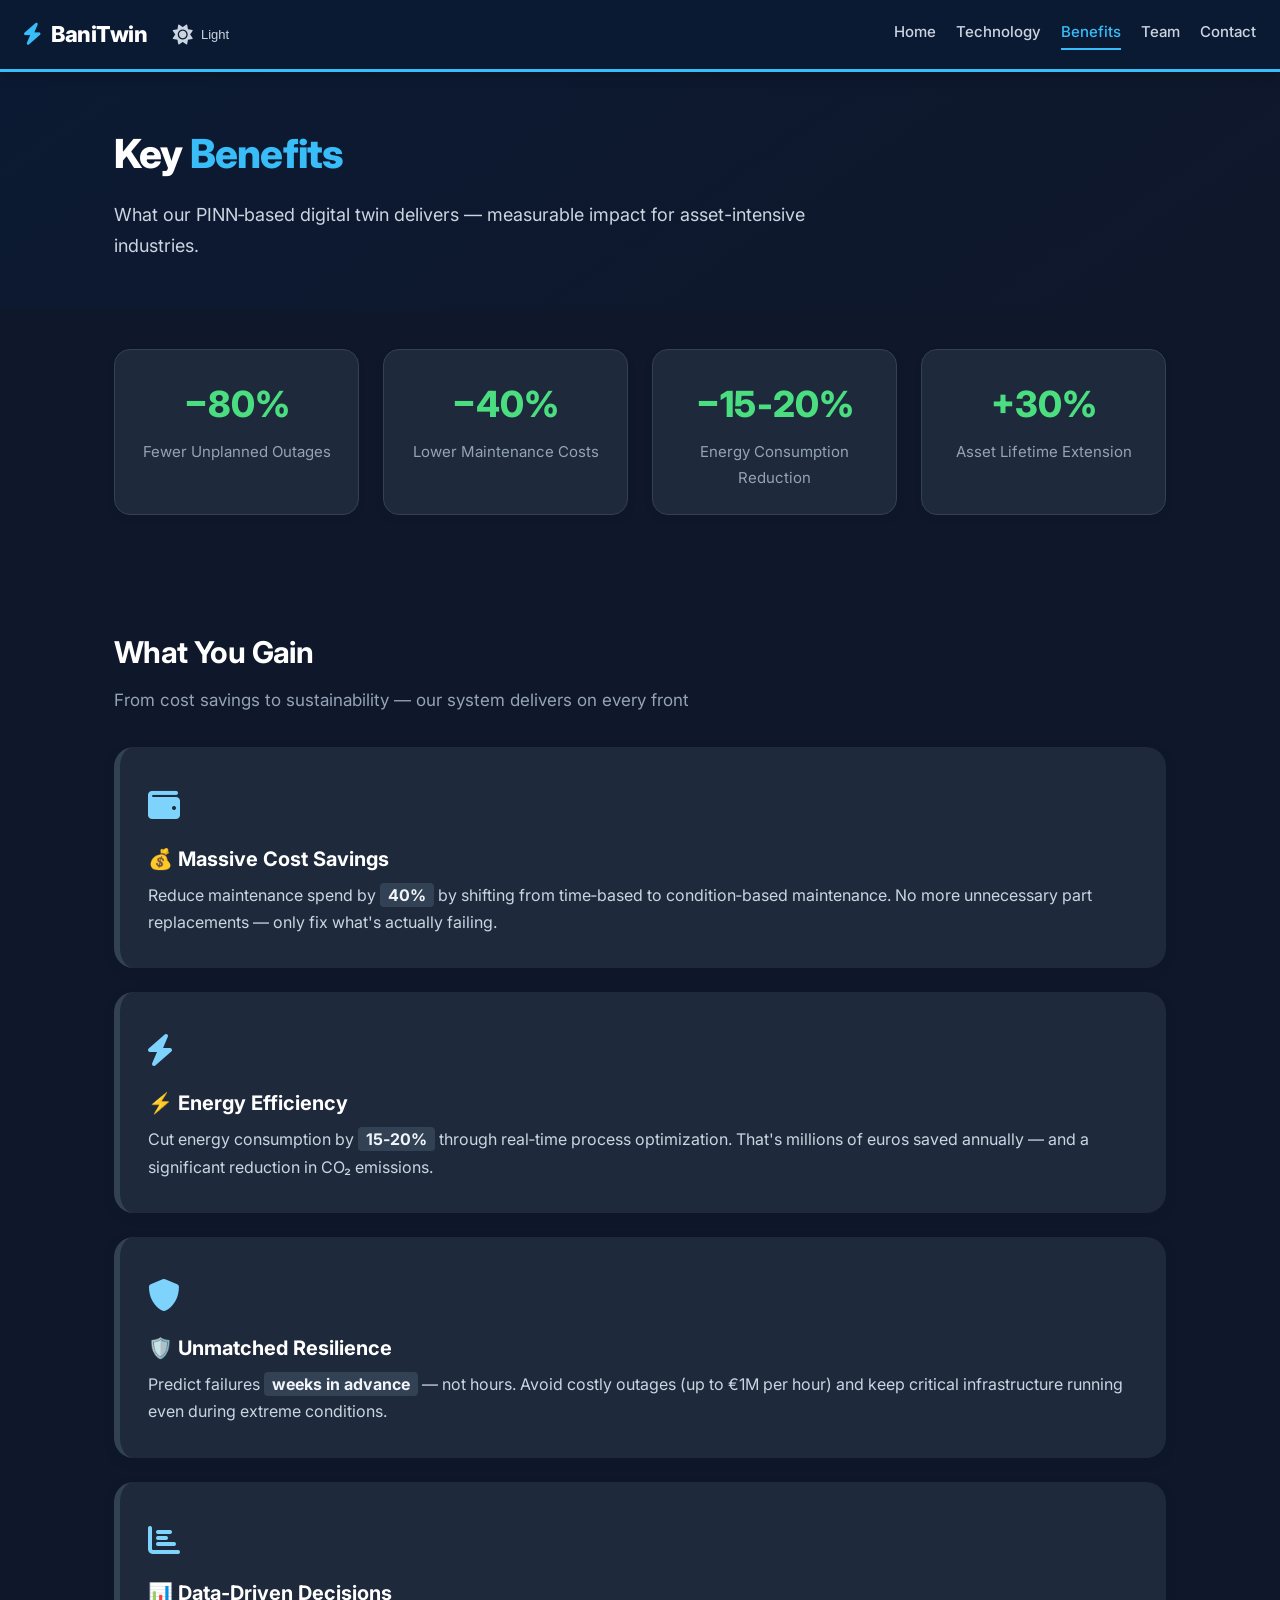
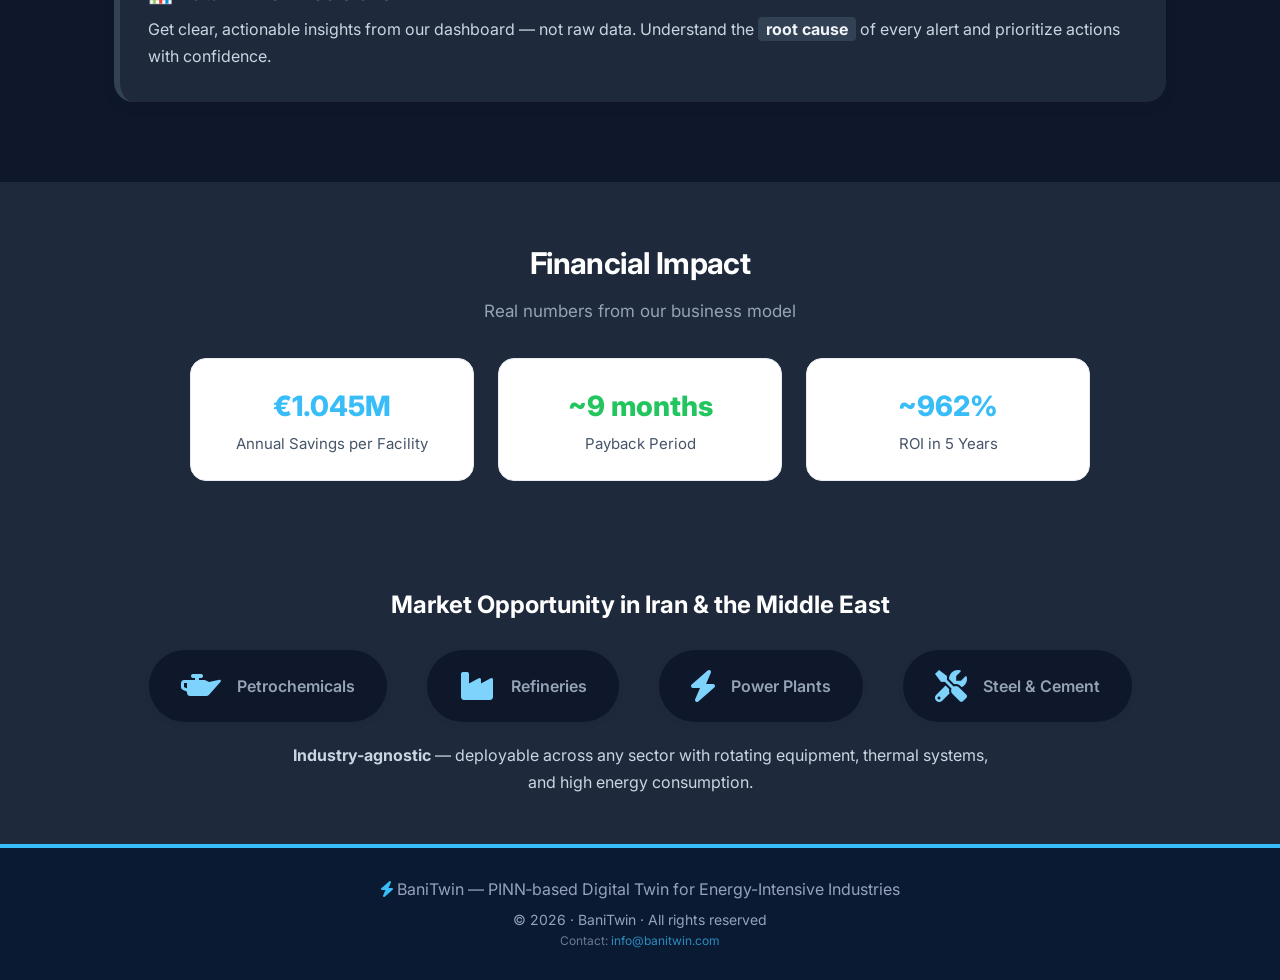
==== benefits.html @ aa2a9c4b "Update benefits.html" ====
<!DOCTYPE html>
<html lang="en">
<head>
    <meta charset="UTF-8" />
    <meta name="viewport" content="width=device-width, initial-scale=1.0" />
    <title>Benefits – BaniTwin PINN Digital Twin</title>
    <link rel="preconnect" href="https://fonts.googleapis.com">
    <link rel="preconnect" href="https://fonts.gstatic.com" crossorigin>
    <link href="https://fonts.googleapis.com/css2?family=Inter:opsz,wght@14..32,400;14..32,500;14..32,600;14..32,700;14..32,800&display=swap" rel="stylesheet">
    <link rel="stylesheet" href="https://cdnjs.cloudflare.com/ajax/libs/font-awesome/6.0.0-beta3/css/all.min.css">
    <link rel="stylesheet" href="dark-mode.css" />
    <style>
        * { margin: 0; padding: 0; box-sizing: border-box; }
        body { font-family: 'Inter', sans-serif; background: #f8fafc; color: #0f172a; line-height: 1.7; transition: background 0.3s, color 0.3s; }
        .container { max-width: 1100px; margin: 0 auto; padding: 0 24px; }

        .navbar {
            background: #0b1a33;
            padding: 16px 24px;
            display: flex;
            justify-content: space-between;
            align-items: center;
            flex-wrap: wrap;
            gap: 16px;
            border-bottom: 3px solid #38bdf8;
            position: fixed;
            top: 0;
            left: 0;
            width: 100%;
            z-index: 1000;
            box-shadow: 0 4px 12px rgba(0,0,0,0.2);
            transition: background 0.3s, border-color 0.3s;
        }
        .nav-left {
            display: flex;
            align-items: center;
            gap: 16px;
        }
        .navbar .logo { color: #fff; font-size: 22px; font-weight: 800; letter-spacing: -0.5px; }
        .navbar .logo i { color: #38bdf8; margin-right: 6px; }
        .nav-links { display: flex; gap: 20px; flex-wrap: wrap; }
        .nav-links a { color: #cbd5e1; text-decoration: none; font-size: 15px; font-weight: 500; transition: 0.2s; }
        .nav-links a:hover { color: #38bdf8; }
        .nav-links a.active { color: #38bdf8; border-bottom: 2px solid #38bdf8; padding-bottom: 4px; }

        .theme-toggle {
            background: none;
            border: none;
            color: #cbd5e1;
            font-size: 20px;
            cursor: pointer;
            padding: 4px 10px;
            border-radius: 30px;
            transition: 0.3s;
            display: inline-flex;
            align-items: center;
            gap: 8px;
        }
        .theme-toggle:hover {
            color: #38bdf8;
            background: rgba(255,255,255,0.05);
        }
        .theme-toggle i { font-size: 20px; }
        .theme-toggle .label { font-size: 13px; font-weight: 500; display: none; }
        @media (min-width: 768px) { .theme-toggle .label { display: inline; } }

        .hero {
            background: linear-gradient(145deg, #0b1a33 0%, #1a3a5c 100%);
            color: #fff;
            padding: 120px 0 48px;
            transition: background 0.3s;
        }
        .hero h1 { font-size: 40px; font-weight: 800; letter-spacing: -0.02em; }
        .hero h1 span { color: #38bdf8; }
        .hero p { font-size: 18px; color: #dbeafe; max-width: 700px; margin-top: 12px; }

        section { padding: 56px 0; }
        .section-title { font-size: 30px; font-weight: 700; letter-spacing: -0.02em; margin-bottom: 8px; }
        .section-sub { color: #475569; font-size: 17px; margin-bottom: 32px; }

        .benefit-card {
            background: #fff;
            padding: 32px 28px;
            border-radius: 20px;
            box-shadow: 0 4px 16px rgba(0,0,0,0.05);
            border-left: 6px solid #38bdf8;
            margin-bottom: 24px;
            transition: 0.25s, background 0.3s, border-color 0.3s;
        }
        .benefit-card:hover { transform: translateX(6px); box-shadow: 0 8px 24px rgba(0,0,0,0.08); }
        .benefit-card .icon { font-size: 32px; color: #1a3a5c; margin-bottom: 8px; }
        .benefit-card h4 { font-size: 20px; font-weight: 700; margin-bottom: 6px; }
        .benefit-card p { color: #475569; font-size: 16px; }
        .benefit-card .highlight { font-weight: 700; color: #0b1a33; background: #f1f5f9; padding: 2px 8px; border-radius: 4px; }

        .stats-grid {
            display: grid;
            grid-template-columns: repeat(auto-fit, minmax(200px, 1fr));
            gap: 24px;
            margin-top: 16px;
        }
        .stat-box {
            background: #fff;
            padding: 24px;
            border-radius: 16px;
            text-align: center;
            border: 1px solid #e9edf2;
            box-shadow: 0 4px 12px rgba(0,0,0,0.04);
            transition: background 0.3s, border-color 0.3s;
        }
        .stat-box .number { font-size: 36px; font-weight: 800; color: #0b1a33; }
        .stat-box .number.green { color: #22c55e; }
        .stat-box .label { font-size: 15px; color: #475569; margin-top: 4px; }

        /* ===== Financial Impact Boxes ===== */
        .financial-box {
            background: #fff;
            padding: 24px;
            border-radius: 16px;
            text-align: center;
            border: 1px solid #e9edf2;
            transition: background 0.3s, border-color 0.3s;
        }
        .financial-box .number-blue {
            font-size: 28px;
            font-weight: 800;
            color: #38bdf8;
        }
        .financial-box .number-green {
            font-size: 28px;
            font-weight: 800;
            color: #22c55e;
        }
        .financial-box .label {
            font-size: 15px;
            color: #475569;
        }

        .market-section {
            padding: 48px 0;
            background: #f1f5f9;
            text-align: center;
            transition: background 0.3s;
        }
        .market-items {
            display: flex;
            justify-content: center;
            gap: 40px;
            flex-wrap: wrap;
            margin-top: 24px;
        }
        .market-item {
            background: #fff;
            padding: 20px 32px;
            border-radius: 60px;
            display: flex;
            align-items: center;
            gap: 16px;
            font-weight: 600;
            box-shadow: 0 2px 8px rgba(0,0,0,0.04);
            transition: background 0.3s, color 0.3s;
        }
        .market-item i { font-size: 32px; color: #1a3a5c; }

        /* ===== Market Description Paragraph ===== */
        .market-description {
            margin-top: 20px;
            color: #334155;
            max-width: 700px;
            margin-left: auto;
            margin-right: auto;
            transition: color 0.3s;
        }
        body.dark-mode .market-description {
            color: #cbd5e1 !important;
        }

        .footer {
            background: #0b1a33;
            color: #cbd5e1;
            padding: 28px 0;
            text-align: center;
            border-top: 4px solid #38bdf8;
            transition: background 0.3s, color 0.3s, border-color 0.3s;
        }
        .footer a { color: #38bdf8; text-decoration: none; }

        @media (max-width: 768px) {
            .navbar { flex-direction: column; align-items: flex-start; }
            .hero h1 { font-size: 28px; }
            .section-title { font-size: 24px; }
            .stats-grid { grid-template-columns: repeat(2, 1fr); }
            .market-items { flex-direction: column; align-items: center; }
            .market-item { width: 100%; justify-content: center; }
        }
        @media (max-width: 480px) { .stats-grid { grid-template-columns: 1fr; } }
    </style>
</head>
<body class="dark-mode">

<nav class="navbar">
    <div class="nav-left">
        <div class="logo"><i class="fas fa-bolt"></i> BaniTwin</div>
        <button id="themeToggle" class="theme-toggle" aria-label="Toggle dark mode">
            <i class="fas fa-sun"></i>
            <span class="label">Light</span>
        </button>
    </div>
    <div class="nav-links">
        <a href="index.html">Home</a>
        <a href="technology.html">Technology</a>
        <a href="benefits.html" class="active">Benefits</a>
        <a href="team.html">Team</a>
        <a href="contact.html">Contact</a>
    </div>
</nav>

<header class="hero">
    <div class="container">
        <h1>Key <span>Benefits</span></h1>
        <p>What our PINN‑based digital twin delivers — measurable impact for asset-intensive industries.</p>
    </div>
</header>

<section style="padding-top: 24px;">
    <div class="container">
        <div class="stats-grid">
            <div class="stat-box"><div class="number green">−80%</div><div class="label">Fewer Unplanned Outages</div></div>
            <div class="stat-box"><div class="number green">−40%</div><div class="label">Lower Maintenance Costs</div></div>
            <div class="stat-box"><div class="number green">−15‑20%</div><div class="label">Energy Consumption Reduction</div></div>
            <div class="stat-box"><div class="number green">+30%</div><div class="label">Asset Lifetime Extension</div></div>
        </div>
    </div>
</section>

<section>
    <div class="container">
        <h2 class="section-title">What You Gain</h2>
        <p class="section-sub">From cost savings to sustainability — our system delivers on every front</p>
        <div class="benefit-card">
            <div class="icon"><i class="fas fa-wallet"></i></div>
            <h4>💰 Massive Cost Savings</h4>
            <p>Reduce maintenance spend by <span class="highlight">40%</span> by shifting from time‑based to condition‑based maintenance. No more unnecessary part replacements — only fix what's actually failing.</p>
        </div>
        <div class="benefit-card" style="border-left-color: #22c55e;">
            <div class="icon"><i class="fas fa-bolt"></i></div>
            <h4>⚡ Energy Efficiency</h4>
            <p>Cut energy consumption by <span class="highlight">15‑20%</span> through real‑time process optimization. That's millions of euros saved annually — and a significant reduction in CO₂ emissions.</p>
        </div>
        <div class="benefit-card" style="border-left-color: #f59e0b;">
            <div class="icon"><i class="fas fa-shield-alt"></i></div>
            <h4>🛡️ Unmatched Resilience</h4>
            <p>Predict failures <span class="highlight">weeks in advance</span> — not hours. Avoid costly outages (up to €1M per hour) and keep critical infrastructure running even during extreme conditions.</p>
        </div>
        <div class="benefit-card" style="border-left-color: #8b5cf6;">
            <div class="icon"><i class="fas fa-chart-bar"></i></div>
            <h4>📊 Data‑Driven Decisions</h4>
            <p>Get clear, actionable insights from our dashboard — not raw data. Understand the <span class="highlight">root cause</span> of every alert and prioritize actions with confidence.</p>
        </div>
    </div>
</section>

<section style="background:#f8fafc; transition: background 0.3s;">
    <div class="container">
        <h2 class="section-title" style="text-align:center;">Financial Impact</h2>
        <p class="section-sub" style="text-align:center;">Real numbers from our business model</p>
        <div style="display:grid; grid-template-columns:repeat(auto-fit, minmax(240px, 1fr)); gap:24px; max-width:900px; margin:0 auto;">
            <div class="financial-box">
                <div class="number-blue">€1.045M</div>
                <div class="label">Annual Savings per Facility</div>
            </div>
            <div class="financial-box">
                <div class="number-green">~9 months</div>
                <div class="label">Payback Period</div>
            </div>
            <div class="financial-box">
                <div class="number-blue">~962%</div>
                <div class="label">ROI in 5 Years</div>
            </div>
        </div>
    </div>
</section>

<section class="market-section">
    <div class="container">
        <h3 style="font-size:24px; font-weight:700;">Market Opportunity in Iran &amp; the Middle East</h3>
        <div class="market-items">
            <div class="market-item"><i class="fas fa-oil-can"></i> Petrochemicals</div>
            <div class="market-item"><i class="fas fa-industry"></i> Refineries</div>
            <div class="market-item"><i class="fas fa-bolt"></i> Power Plants</div>
            <div class="market-item"><i class="fas fa-tools"></i> Steel &amp; Cement</div>
        </div>
        <p class="market-description">
            <strong>Industry-agnostic</strong> — deployable across any sector with rotating equipment, thermal systems, and high energy consumption.
        </p>
    </div>
</section>

<footer class="footer">
    <div class="container">
        <p><i class="fas fa-bolt" style="color:#38bdf8;"></i> BaniTwin — PINN‑based Digital Twin for Energy-Intensive Industries</p>
        <p style="font-size:14px; margin-top:4px;">© 2026 · BaniTwin · All rights reserved</p>
        <p style="font-size:12px; opacity:0.7;">Contact: <a href="mailto:info@banitwin.com">info@banitwin.com</a></p>
    </div>
</footer>

<script>
    (function() {
        const toggleBtn = document.getElementById('themeToggle');
        if (!toggleBtn) return;
        const icon = toggleBtn.querySelector('i');
        const label = toggleBtn.querySelector('.label');

        const savedTheme = localStorage.getItem('theme');
        if (savedTheme === 'light') {
            document.body.classList.remove('dark-mode');
            icon.className = 'fas fa-moon';
            if (label) label.textContent = 'Dark';
        } else {
            document.body.classList.add('dark-mode');
            icon.className = 'fas fa-sun';
            if (label) label.textContent = 'Light';
            localStorage.setItem('theme', 'dark');
        }

        toggleBtn.addEventListener('click', function() {
            const isDark = document.body.classList.toggle('dark-mode');
            if (isDark) {
                icon.className = 'fas fa-sun';
                if (label) label.textContent = 'Light';
                localStorage.setItem('theme', 'dark');
            } else {
                icon.className = 'fas fa-moon';
                if (label) label.textContent = 'Dark';
                localStorage.setItem('theme', 'light');
            }
        });
    })();
</script>

</body>
</html>
---- dark-mode.css ----
/* ============================================
   DARK MODE - BaniTwin (Global)
   ============================================ */

/* ===== BODY ===== */
body.dark-mode {
    background: #0f172a !important;
    color: #e2e8f0 !important;
}

/* ===== SECTION TITLE (h2.section-title) ===== */
body.dark-mode .section-title {
    color: #ffffff !important;
}

/* ===== SECTION SUBTITLE (p.section-sub) ===== */
body.dark-mode .section-sub {
    color: #94a3b8 !important;
}

/* ===== NAVBAR ===== */
body.dark-mode .navbar {
    background: #0b1a33 !important;
    border-bottom-color: #38bdf8 !important;
}

/* ===== HERO ===== */
body.dark-mode .hero {
    background: linear-gradient(145deg, #0b1a33 0%, #0f172a 100%) !important;
}
body.dark-mode .hero p {
    color: #cbd5e1 !important;
}
body.dark-mode .hero .tagline {
    color: #94a3b8 !important;
}
body.dark-mode .hero-stats .stat .label {
    color: #94a3b8 !important;
}
body.dark-mode .hero-illustration {
    background: rgba(255, 255, 255, 0.04) !important;
    border-color: rgba(255, 255, 255, 0.06) !important;
}

/* ===== HERO CARD (صفحه اصلی) ===== */
body.dark-mode .hero-card {
    background: rgba(255, 255, 255, 0.04) !important;
    border-color: rgba(255, 255, 255, 0.06) !important;
}
body.dark-mode .hero-card .benefit-list li {
    color: #cbd5e1 !important;
}
body.dark-mode .hero-card .benefit-list li strong {
    color: #ffffff !important;
}
body.dark-mode .hero-card .notice {
    color: #94a3b8 !important;
}
body.dark-mode .hero-card h3 {
    color: #ffffff !important;
}

/* ==============================================
   ===== SLIDESHOW SECTION (مهم) =====
   ============================================== */

/* پس‌زمینه سکشن اسلایدشو */
body.dark-mode section[style*="padding: 40px 0; background: #f8fafc;"] {
    background: #0f172a !important;
}

/* عنوان How It Works در حالت دارک */
body.dark-mode section[style*="padding: 40px 0; background: #f8fafc;"] .section-title {
    color: #ffffff !important;
}

/* زیرعنوان در حالت دارک */
body.dark-mode section[style*="padding: 40px 0; background: #f8fafc;"] .section-sub {
    color: #94a3b8 !important;
}

/* باکس اسلایدر */
body.dark-mode .swiper {
    box-shadow: 0 12px 28px rgba(0, 0, 0, 0.4) !important;
}

/* کپشن پایین اسلایدها */
body.dark-mode .swiper-slide .slide-caption {
    background: #0b1a33 !important;
    color: #e2e8f0 !important;
}
body.dark-mode .swiper-slide .slide-caption h4 {
    color: #e2e8f0 !important;
}

/* دکمه‌های قبلی/بعدی */
body.dark-mode .swiper-button-next,
body.dark-mode .swiper-button-prev {
    color: #38bdf8 !important;
}

/* نقطه‌های پایین اسلایدر */
body.dark-mode .swiper-pagination-bullet {
    background: #475569 !important;
}
body.dark-mode .swiper-pagination-bullet-active {
    background: #38bdf8 !important;
}

/* ===== PROBLEM & SOLUTION ===== */
body.dark-mode .problem-solution {
    background: #0f172a !important;
}
body.dark-mode .problem-solution .section-title {
    color: #ffffff !important;
}
body.dark-mode .problem-solution .section-sub {
    color: #94a3b8 !important;
}
body.dark-mode .ps-card {
    background: #1e293b !important;
}
body.dark-mode .ps-card p,
body.dark-mode .ps-card li {
    color: #e2e8f0 !important;
}
body.dark-mode .ps-card ul li {
    border-bottom-color: #334155 !important;
}
body.dark-mode .ps-card.solution {
    background: #1a2e2a !important;
    border-left-color: #22c55e !important;
}
body.dark-mode .ps-card h3 {
    color: #ffffff !important;
}

/* ===== FEATURES (چهار ستون) ===== */
body.dark-mode .features {
    background: #0f172a !important;
}
body.dark-mode .features .section-title {
    color: #ffffff !important;
}
body.dark-mode .features .section-sub {
    color: #94a3b8 !important;
}
body.dark-mode .feature-item {
    background: #1e293b !important;
    border-color: #334155 !important;
}
body.dark-mode .feature-item p {
    color: #cbd5e1 !important;
}
body.dark-mode .feature-item .icon {
    color: #7dd3fc !important;
}
body.dark-mode .feature-item h4 {
    color: #ffffff !important;
}

/* ===== CHARTS ===== */
body.dark-mode .chart-section {
    background: #0f172a !important;
}
body.dark-mode .chart-section .section-title {
    color: #ffffff !important;
}
body.dark-mode .chart-section .section-sub {
    color: #94a3b8 !important;
}
body.dark-mode .chart-box {
    background: #1e293b !important;
    border-color: #334155 !important;
}
body.dark-mode .chart-box h4 {
    color: #ffffff !important;
}
body.dark-mode .chart-box p {
    color: #94a3b8 !important;
}
body.dark-mode .chart-section div[style*="background:#f1f5f9"] {
    background: #1e293b !important;
}
body.dark-mode .chart-section div[style*="background:#f1f5f9"] span {
    color: #e2e8f0 !important;
}

/* ===== MARKET SECTION ===== */
body.dark-mode .market-section {
    background: #1e293b !important;
}
body.dark-mode .market-section h3 {
    color: #ffffff !important;
}
body.dark-mode .market-section p {
    color: #cbd5e1 !important;
}

/* ===== MARKET ITEMS ===== */
body.dark-mode .market-item {
    background: #0f172a !important;
    color: #94a3b8 !important;
}
body.dark-mode .market-item i {
    color: #7dd3fc !important;
}

/* ===== FOOTER ===== */
body.dark-mode .footer {
    background: #0b1a33 !important;
    color: #94a3b8 !important;
}
body.dark-mode .footer a {
    color: #38bdf8 !important;
}

/* ===== TECHNOLOGY PAGE ===== */
body.dark-mode section[style*="background:#f1f5f9"] {
    background: #1e293b !important;
}
body.dark-mode section[style*="background:#f1f5f9"] .section-title {
    color: #ffffff !important;
}
body.dark-mode section[style*="background:#f1f5f9"] .section-sub {
    color: #94a3b8 !important;
}
body.dark-mode section[style*="background:#f1f5f9"] div[style*="background:#fff"] {
    background: #0f172a !important;
    border-color: #334155 !important;
}
body.dark-mode section[style*="background:#f1f5f9"] div[style*="background:#fff"] h4 {
    color: #e2e8f0 !important;
}
body.dark-mode section[style*="background:#f1f5f9"] div[style*="background:#fff"] p {
    color: #94a3b8 !important;
}
body.dark-mode section[style*="background:#f8fafc"] {
    background: #0f172a !important;
}
body.dark-mode section[style*="background:#f8fafc"] .section-title {
    color: #ffffff !important;
}
body.dark-mode section[style*="background:#f8fafc"] .section-sub {
    color: #94a3b8 !important;
}
body.dark-mode .card {
    background: #1e293b !important;
    border-color: #334155 !important;
}
body.dark-mode .card p {
    color: #cbd5e1 !important;
}
body.dark-mode .card .icon {
    color: #7dd3fc !important;
}
body.dark-mode .card h4 {
    color: #ffffff !important;
}
body.dark-mode .compare-table {
    background: #1e293b !important;
}
body.dark-mode .compare-table th {
    background: #0b1a33 !important;
    color: #f1f5f9 !important;
}
body.dark-mode .compare-table td {
    border-bottom-color: #334155 !important;
    color: #e2e8f0 !important;
}
body.dark-mode .compare-table tr:last-child td {
    border-bottom: none !important;
}
body.dark-mode .compare-table .check {
    color: #4ade80 !important;
}
body.dark-mode .compare-table .cross {
    color: #f87171 !important;
}
body.dark-mode .tech-image {
    border-color: #334155 !important;
}
body.dark-mode .img-caption {
    color: #94a3b8 !important;
}

/* ===== BENEFITS PAGE ===== */
body.dark-mode .benefit-card {
    background: #1e293b !important;
    border-color: #334155 !important;
}
body.dark-mode .benefit-card p {
    color: #cbd5e1 !important;
}
body.dark-mode .benefit-card .icon {
    color: #7dd3fc !important;
}
body.dark-mode .benefit-card .highlight {
    background: #334155 !important;
    color: #f1f5f9 !important;
}
body.dark-mode .benefit-card h4 {
    color: #ffffff !important;
}
body.dark-mode .stat-box {
    background: #1e293b !important;
    border-color: #334155 !important;
}
body.dark-mode .stat-box .number {
    color: #f1f5f9 !important;
}
body.dark-mode .stat-box .number.green {
    color: #4ade80 !important;
}
body.dark-mode .stat-box .label {
    color: #94a3b8 !important;
}
body.dark-mode section[style*="background:#f8fafc"] {
    background: #1e293b !important;
}
body.dark-mode section[style*="background:#f8fafc"] .section-title {
    color: #ffffff !important;
}
body.dark-mode section[style*="background:#f8fafc"] .section-sub {
    color: #94a3b8 !important;
}
body.dark-mode section[style*="background:#f8fafc"] .container div[style*="background:#fff"] {
    background: #0f172a !important;
    border-color: #334155 !important;
}
body.dark-mode section[style*="background:#f8fafc"] .container div[style*="background:#fff"] div {
    color: #f1f5f9 !important;
}
body.dark-mode section[style*="background:#f8fafc"] .container div[style*="background:#fff"] div[style*="color:#475569"] {
    color: #94a3b8 !important;
}

/* ===== TEAM PAGE ===== */
body.dark-mode .team-card {
    background: #1e293b !important;
    border-color: #334155 !important;
}
body.dark-mode .team-card .info h3 {
    color: #ffffff !important;
}
body.dark-mode .team-card .info .bio {
    color: #cbd5e1 !important;
}
body.dark-mode .team-card .info ul li {
    color: #cbd5e1 !important;
    border-bottom-color: #334155 !important;
}
body.dark-mode .team-card .info .role {
    color: #38bdf8 !important;
}
body.dark-mode .expertise-tag {
    background: #0f172a !important;
    color: #cbd5e1 !important;
}
body.dark-mode .team-card .avatar {
    background: #0f172a !important;
}
body.dark-mode div[style*="background:#f1f5f9"] {
    background: #1e293b !important;
}
body.dark-mode div[style*="background:#f1f5f9"] h3 {
    color: #ffffff !important;
}
body.dark-mode div[style*="background:#f1f5f9"] p {
    color: #cbd5e1 !important;
}
body.dark-mode div[style*="background:#f1f5f9"] span[style*="background:#fff"] {
    background: #0f172a !important;
    color: #e2e8f0 !important;
}

/* ===== CONTACT PAGE ===== */
body.dark-mode .contact-info {
    background: #1e293b !important;
    border-color: #334155 !important;
}
body.dark-mode .contact-info h2 {
    color: #ffffff !important;
}
body.dark-mode .contact-info h2 span {
    color: #38bdf8 !important;
}
body.dark-mode .contact-info .description {
    color: #cbd5e1 !important;
}
body.dark-mode .contact-info .contact-methods .method {
    background: #0f172a !important;
    border-color: #334155 !important;
}
body.dark-mode .contact-info .contact-methods .method .info .value {
    color: #e2e8f0 !important;
}
body.dark-mode .contact-info .response-badge {
    background: #1a3a5c !important;
    color: #7dd3fc !important;
}
body.dark-mode .contact-form {
    background: #1e293b !important;
    border-color: #334155 !important;
}
body.dark-mode .contact-form h4 {
    color: #ffffff !important;
}
body.dark-mode .contact-form label {
    color: #cbd5e1 !important;
}
body.dark-mode .contact-form input,
body.dark-mode .contact-form textarea {
    background: #0f172a !important;
    border-color: #334155 !important;
    color: #e2e8f0 !important;
}
body.dark-mode .contact-form input:focus,
body.dark-mode .contact-form textarea:focus {
    border-color: #38bdf8 !important;
    box-shadow: 0 0 0 4px rgba(56, 189, 248, 0.15) !important;
    background: #1e293b !important;
}
body.dark-mode .cta-section {
    background: #1e293b !important;
    border-color: #334155 !important;
}
body.dark-mode .cta-section h3 {
    color: #ffffff !important;
}
body.dark-mode .cta-section p {
    color: #cbd5e1 !important;
}
body.dark-mode .cta-section .btn-primary {
    background: #38bdf8 !important;
    color: #0b1a33 !important;
}
body.dark-mode .cta-section .btn-primary:hover {
    background: #7dd3fc !important;
}
body.dark-mode .cta-section .btn-secondary {
    background: #1a3a5c !important;
    color: #f1f5f9 !important;
}
body.dark-mode .cta-section .btn-secondary:hover {
    background: #2a4a7c !important;
}
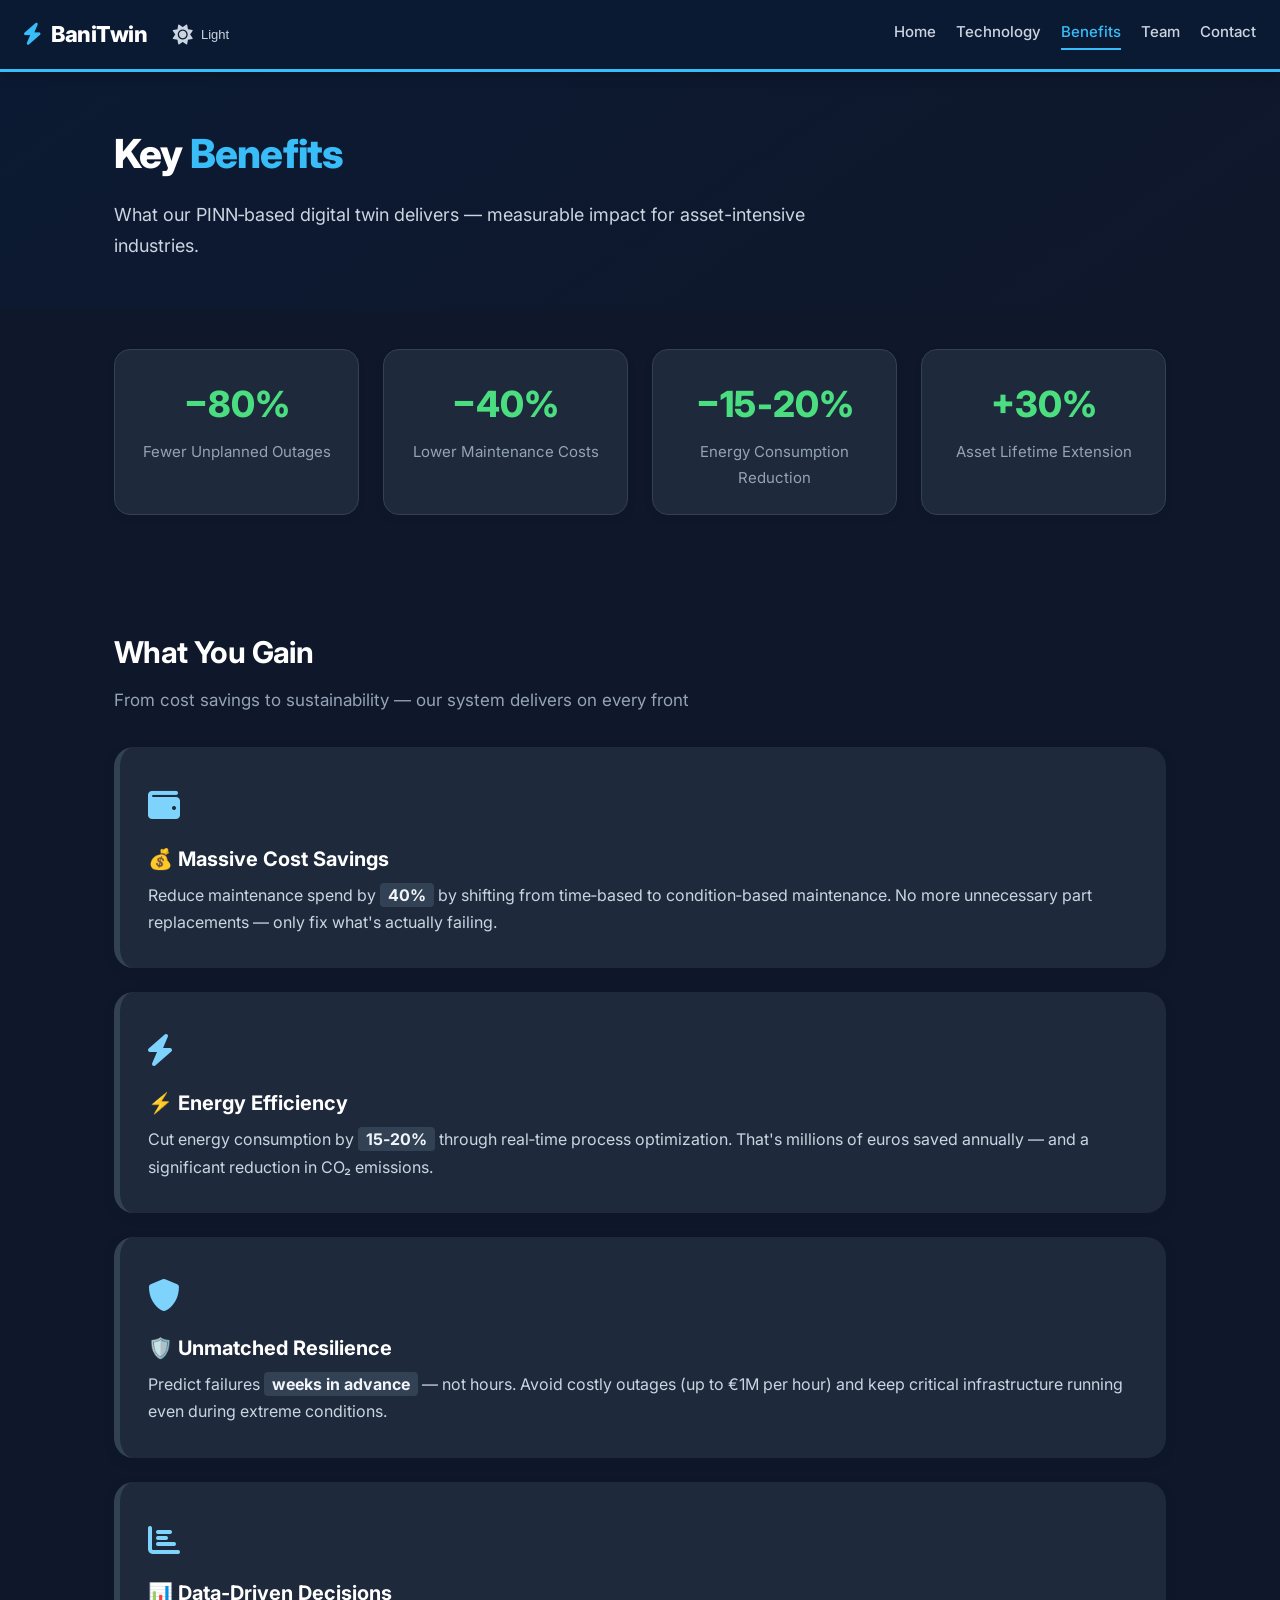
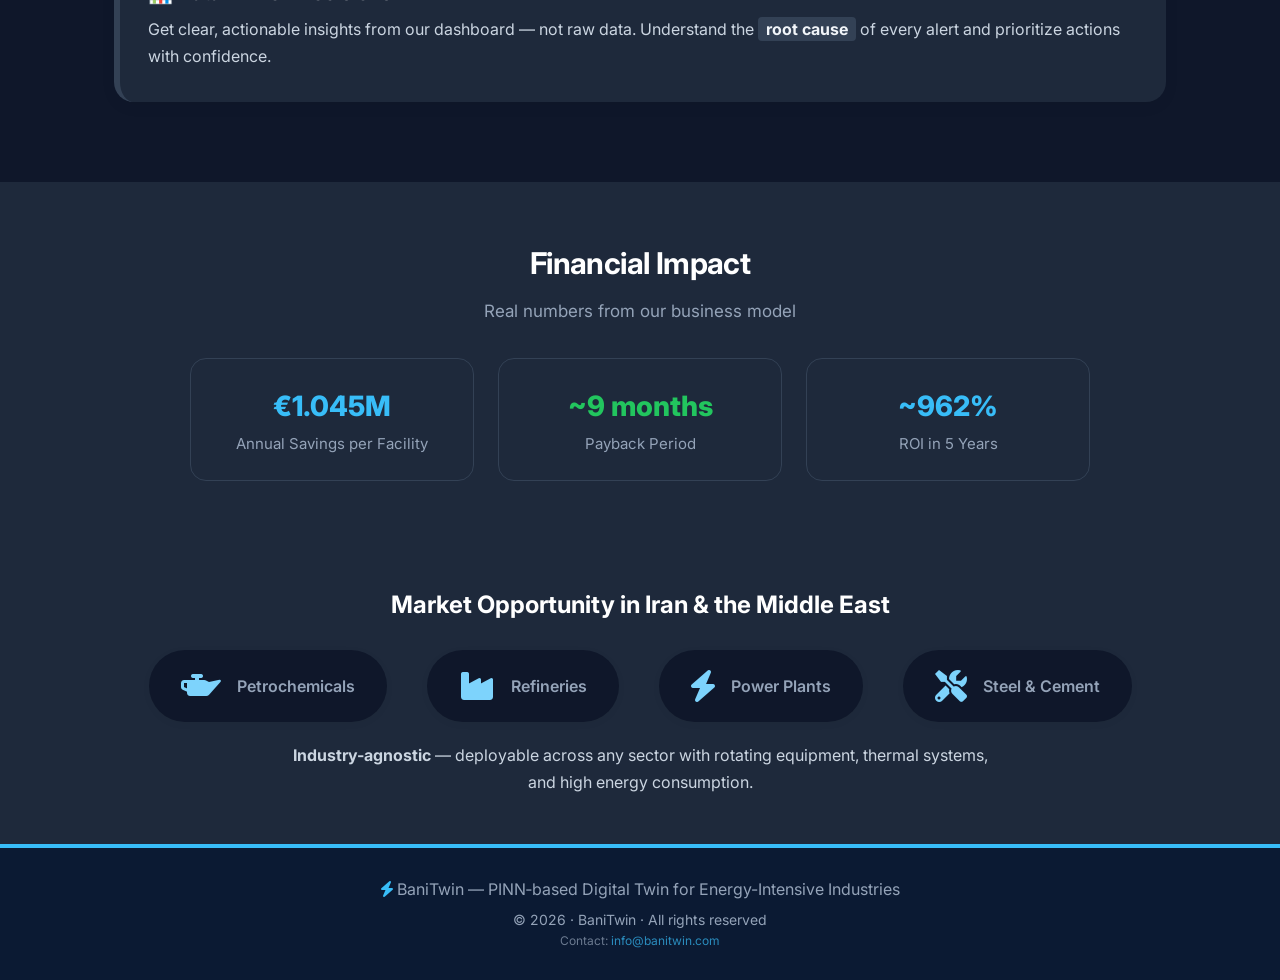
==== commit de77b91a: "Update benefits.html" ====
--- a/benefits.html
+++ b/benefits.html
@@ -121,19 +121,29 @@
             border: 1px solid #e9edf2;
             transition: background 0.3s, border-color 0.3s;
         }
-        .financial-box .number-blue {
+        .financial-box .number {
             font-size: 28px;
             font-weight: 800;
-            color: #38bdf8;
+        }
+        .financial-box .number-blue {
+            color: #38bdf8 !important;
         }
         .financial-box .number-green {
-            font-size: 28px;
-            font-weight: 800;
-            color: #22c55e;
+            color: #22c55e !important;
         }
         .financial-box .label {
             font-size: 15px;
             color: #475569;
+            transition: color 0.3s;
+        }
+
+        /* ===== Dark Mode for Financial Boxes ===== */
+        body.dark-mode .financial-box {
+            background: #1e293b !important;
+            border-color: #334155 !important;
+        }
+        body.dark-mode .financial-box .label {
+            color: #94a3b8 !important;
         }
 
         .market-section {
@@ -162,7 +172,7 @@
         }
         .market-item i { font-size: 32px; color: #1a3a5c; }
 
-        /* ===== Market Description Paragraph ===== */
+        /* ===== Market Description ===== */
         .market-description {
             margin-top: 20px;
             color: #334155;
@@ -266,15 +276,15 @@
         <p class="section-sub" style="text-align:center;">Real numbers from our business model</p>
         <div style="display:grid; grid-template-columns:repeat(auto-fit, minmax(240px, 1fr)); gap:24px; max-width:900px; margin:0 auto;">
             <div class="financial-box">
-                <div class="number-blue">€1.045M</div>
+                <div class="number number-blue">€1.045M</div>
                 <div class="label">Annual Savings per Facility</div>
             </div>
             <div class="financial-box">
-                <div class="number-green">~9 months</div>
+                <div class="number number-green">~9 months</div>
                 <div class="label">Payback Period</div>
             </div>
             <div class="financial-box">
-                <div class="number-blue">~962%</div>
+                <div class="number number-blue">~962%</div>
                 <div class="label">ROI in 5 Years</div>
             </div>
         </div>
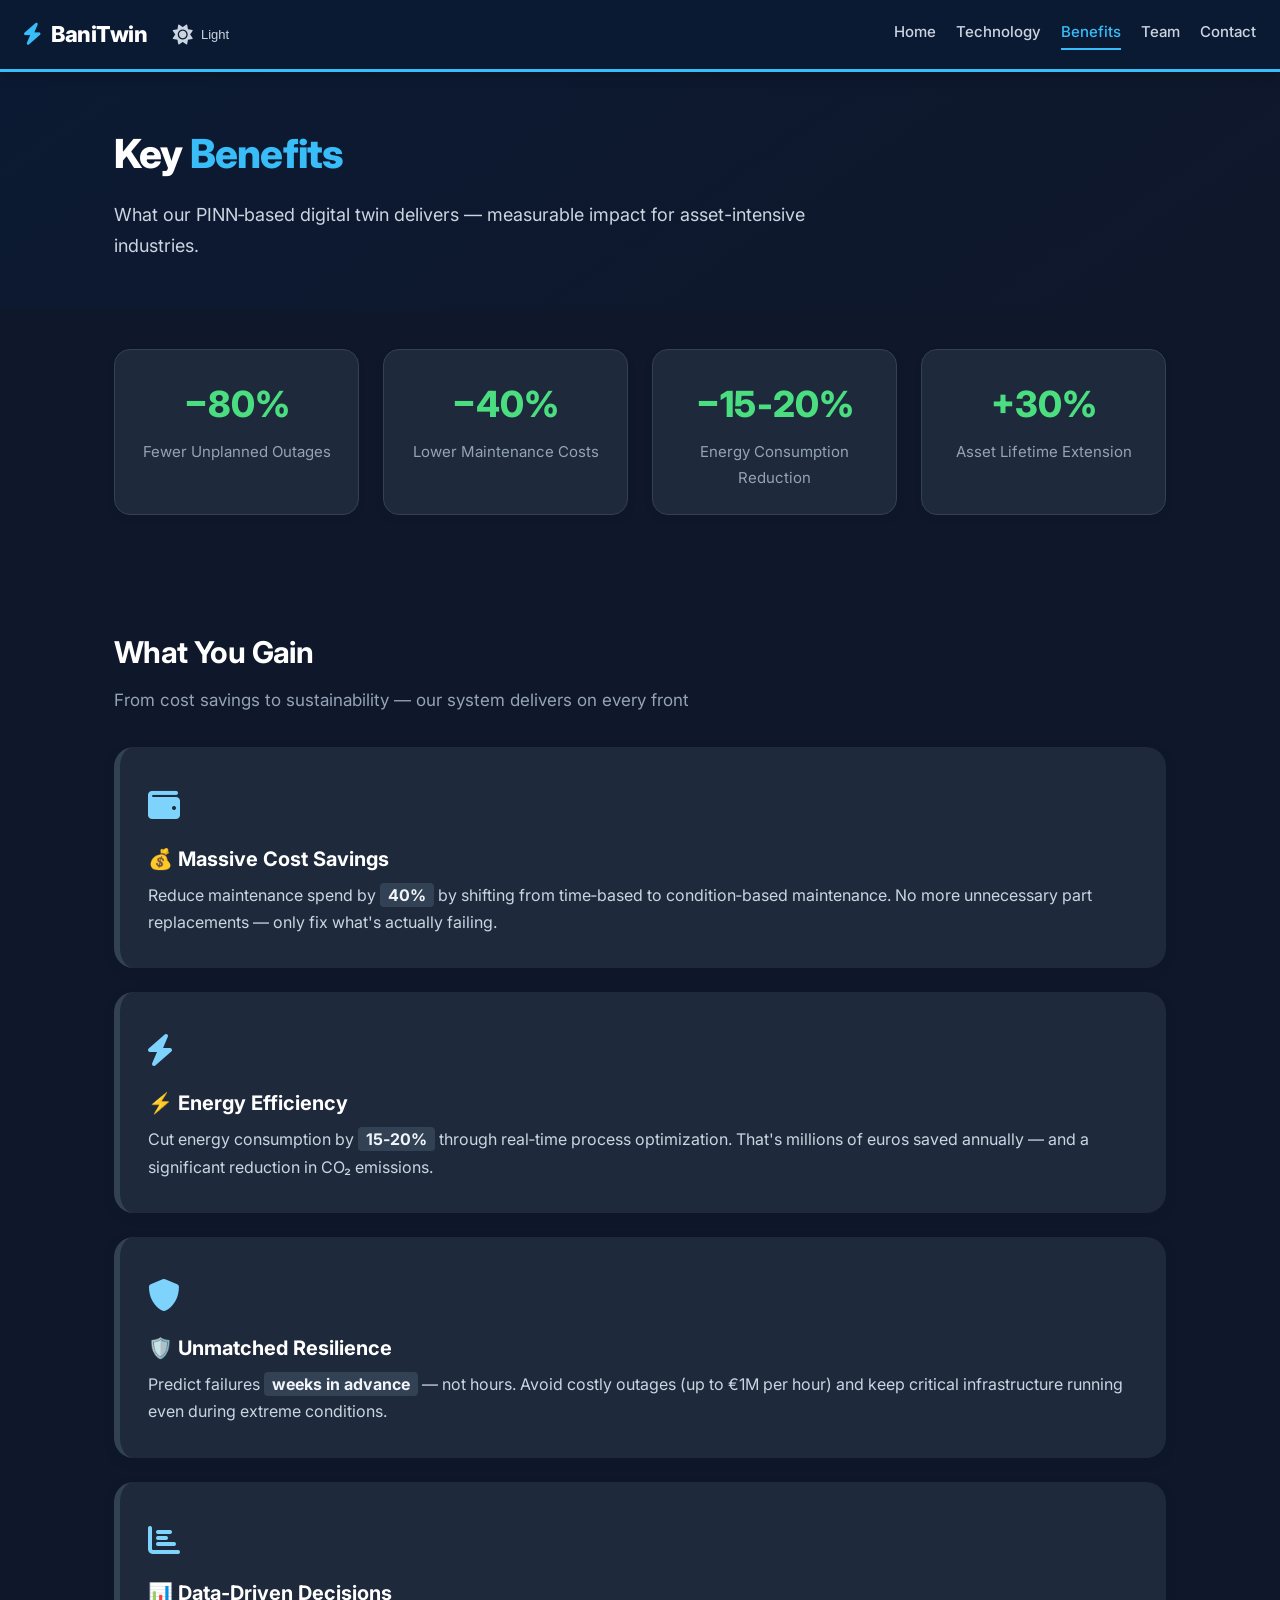
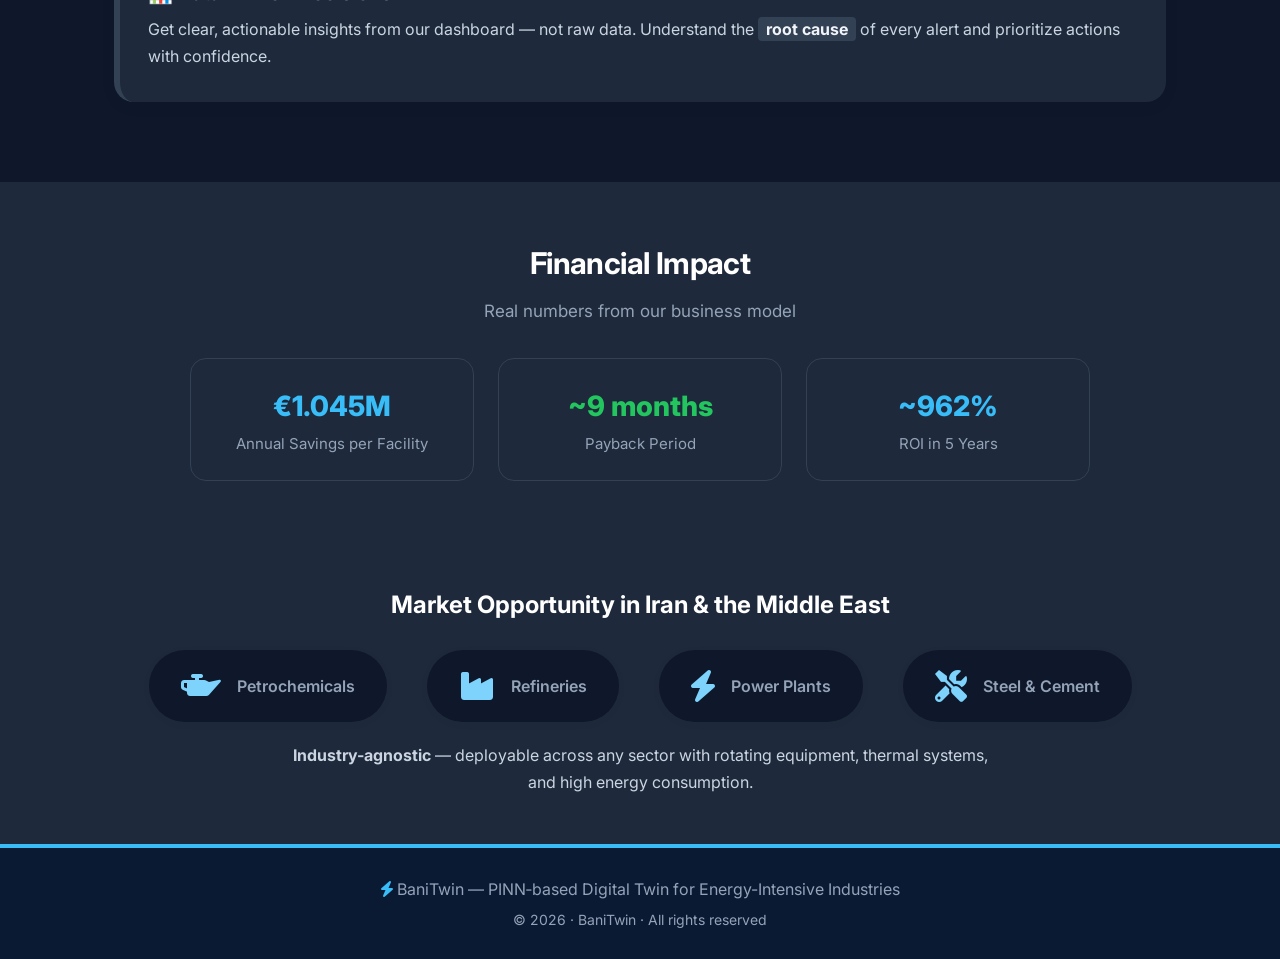
==== commit cd591f89: "Update benefits.html" ====
--- a/benefits.html
+++ b/benefits.html
@@ -310,7 +310,6 @@
     <div class="container">
         <p><i class="fas fa-bolt" style="color:#38bdf8;"></i> BaniTwin — PINN‑based Digital Twin for Energy-Intensive Industries</p>
         <p style="font-size:14px; margin-top:4px;">© 2026 · BaniTwin · All rights reserved</p>
-        <p style="font-size:12px; opacity:0.7;">Contact: <a href="mailto:info@banitwin.com">info@banitwin.com</a></p>
     </div>
 </footer>
 
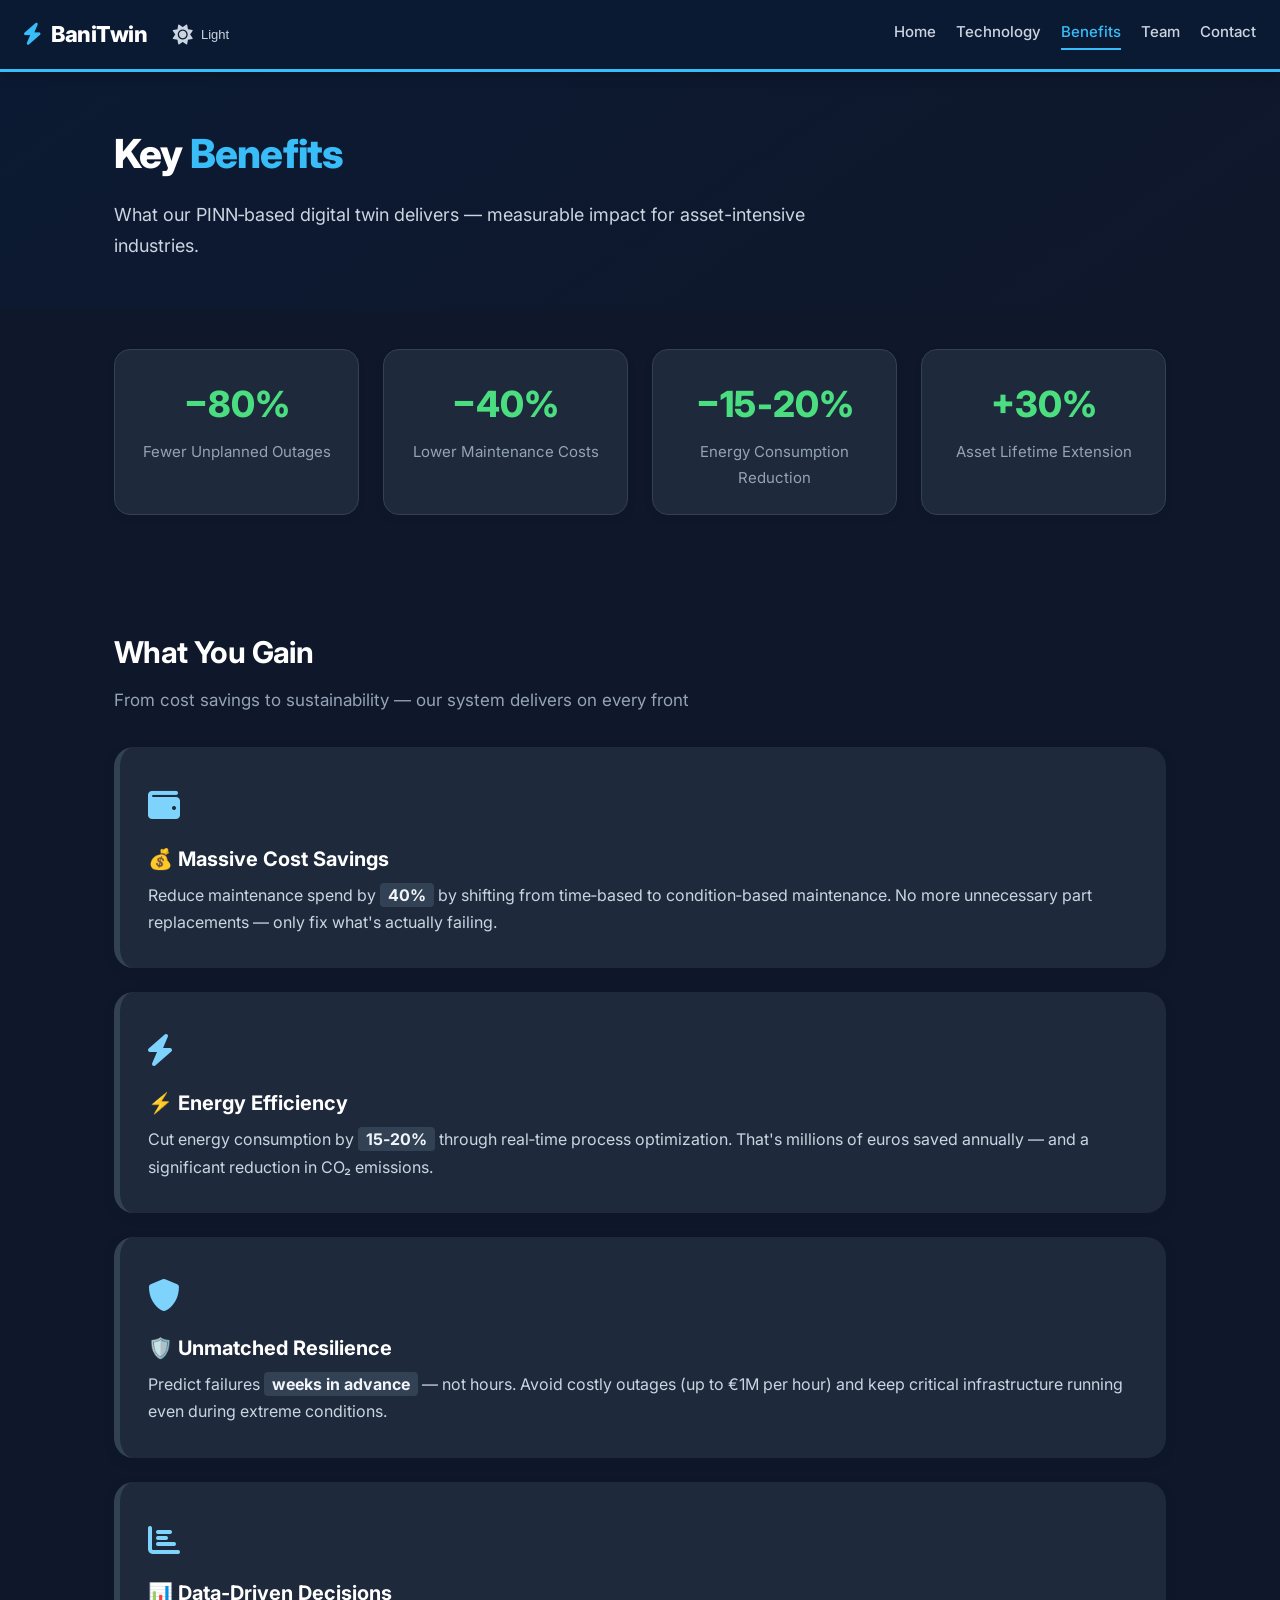
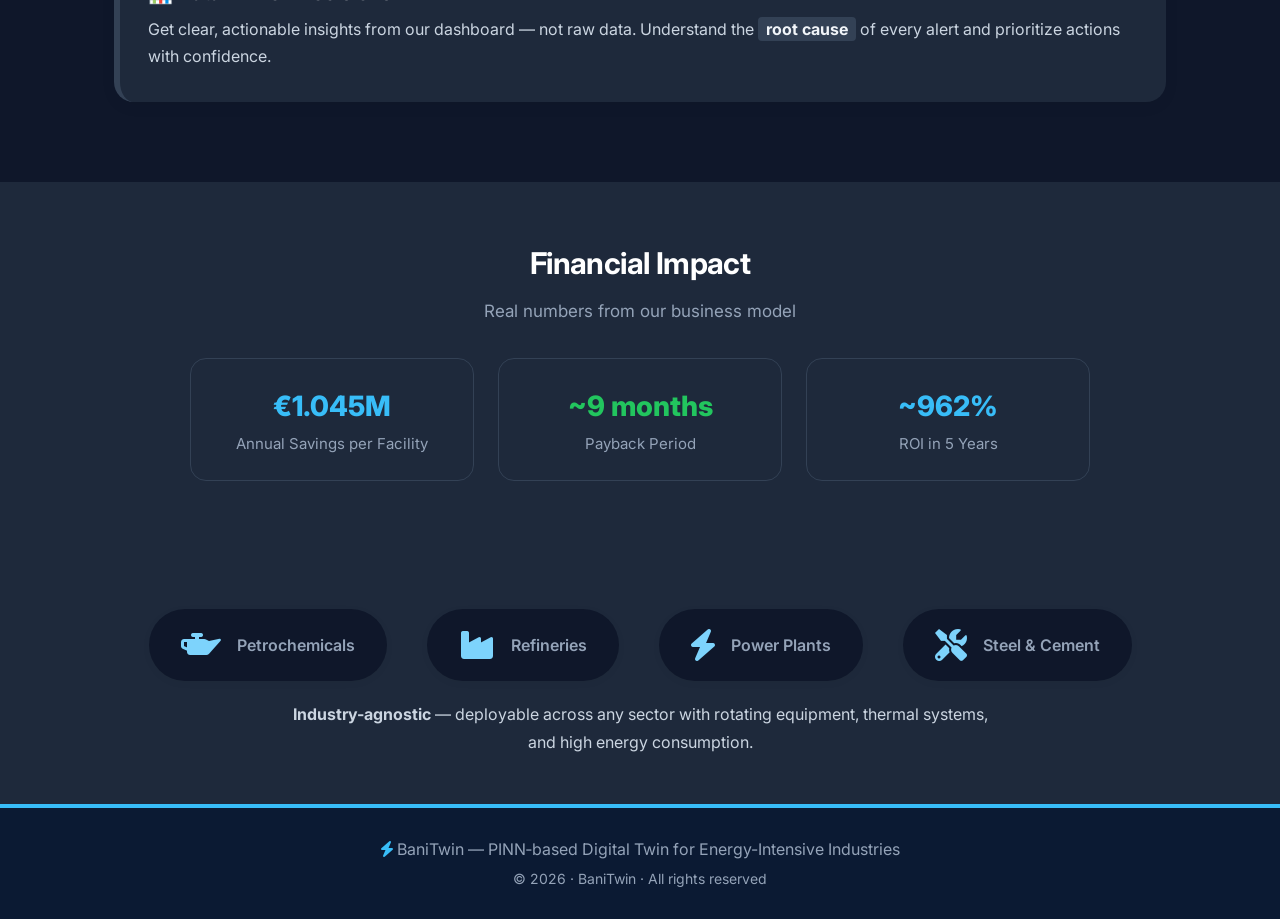
==== commit ab3f1a58: "Update benefits.html" ====
--- a/benefits.html
+++ b/benefits.html
@@ -293,7 +293,6 @@
 
 <section class="market-section">
     <div class="container">
-        <h3 style="font-size:24px; font-weight:700;">Market Opportunity in Iran &amp; the Middle East</h3>
         <div class="market-items">
             <div class="market-item"><i class="fas fa-oil-can"></i> Petrochemicals</div>
             <div class="market-item"><i class="fas fa-industry"></i> Refineries</div>
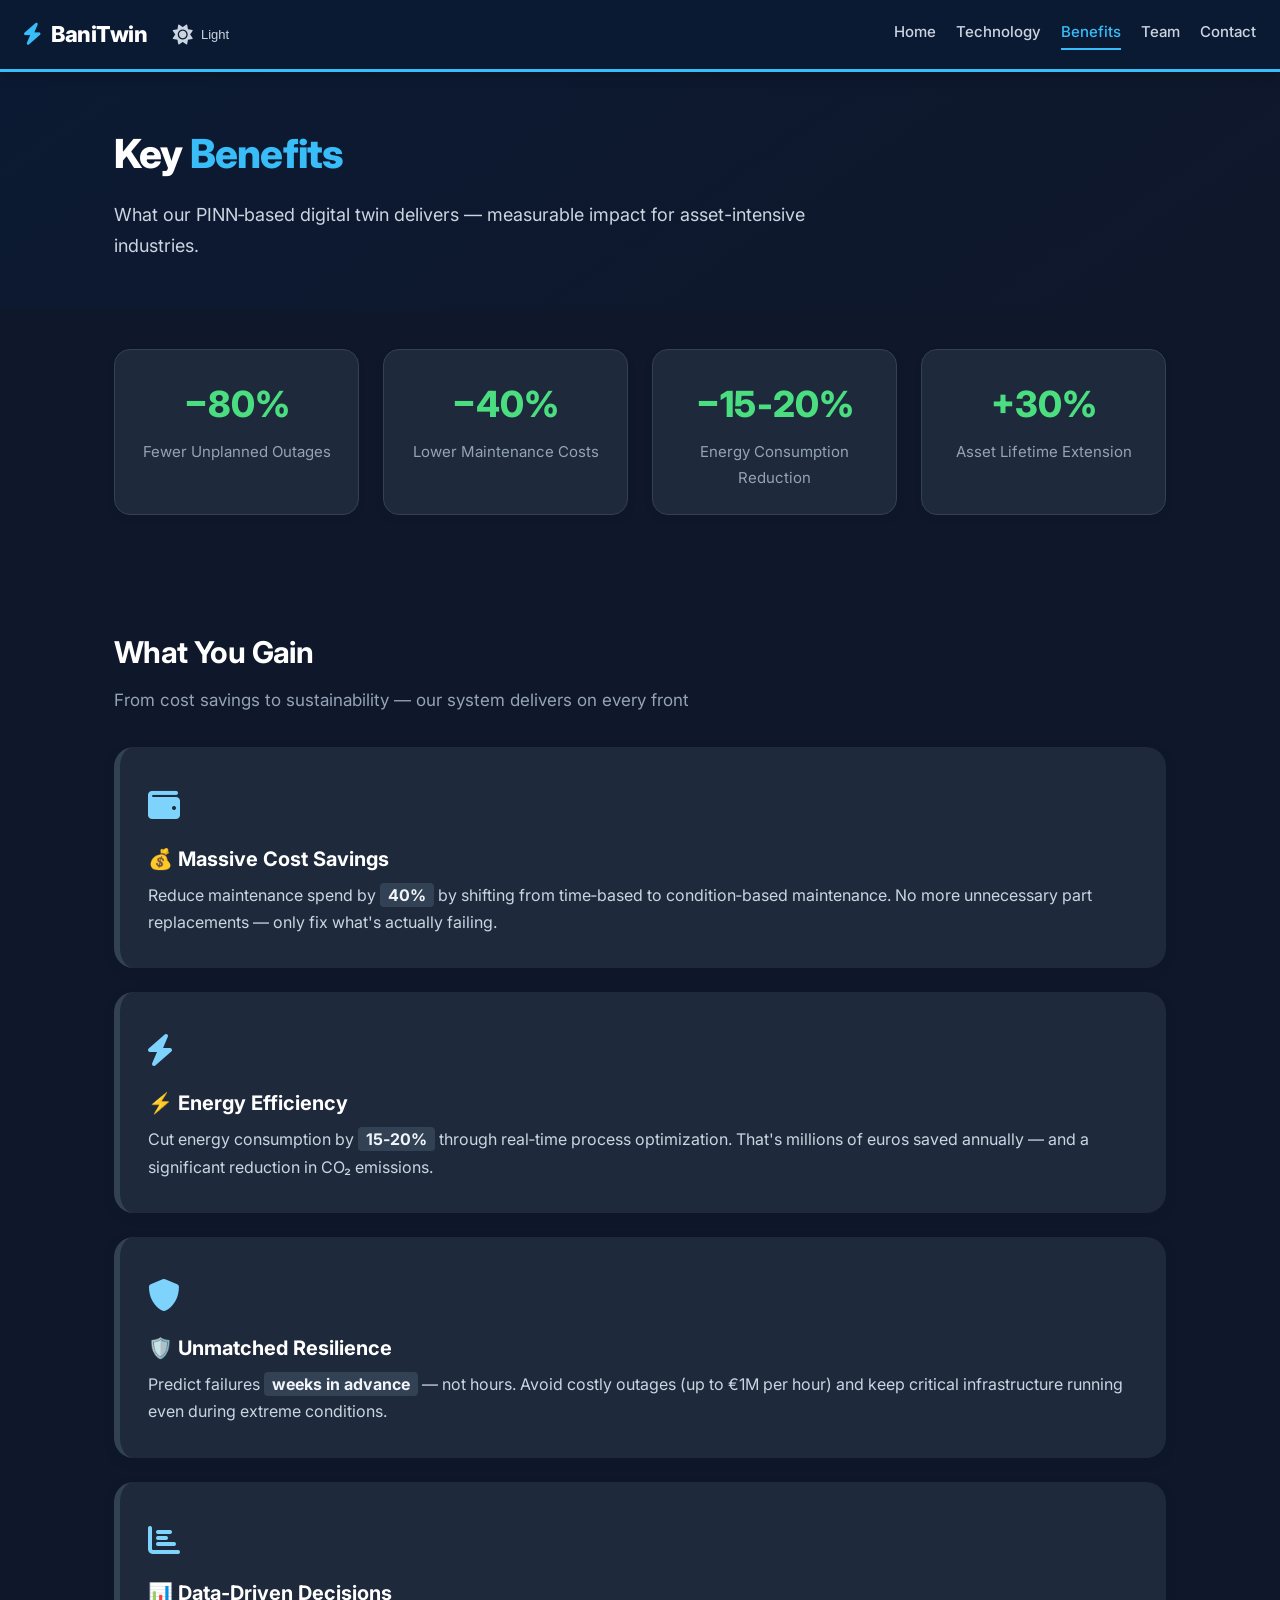
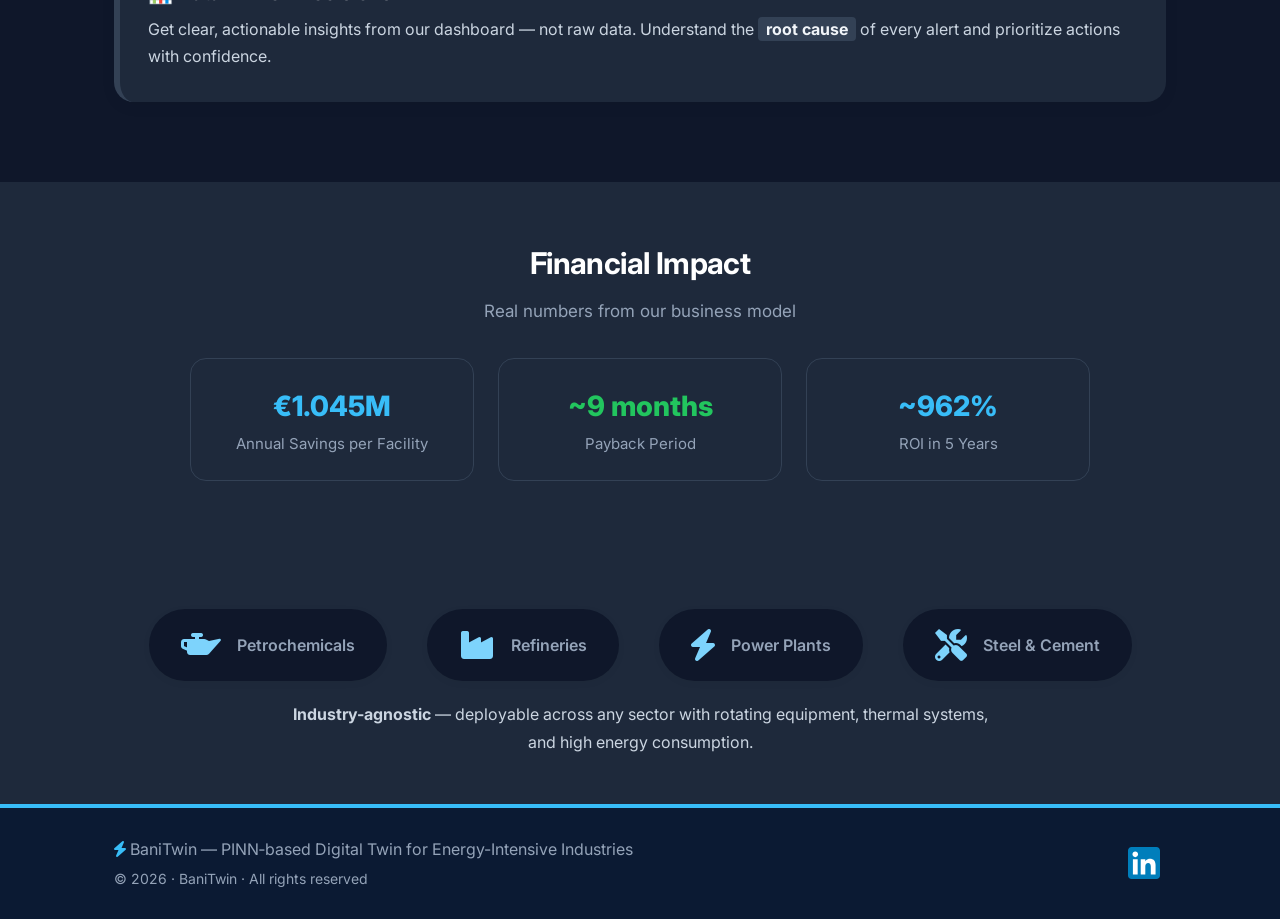
==== commit dab5f687: "Update benefits.html" ====
--- a/benefits.html
+++ b/benefits.html
@@ -4,6 +4,13 @@
     <meta charset="UTF-8" />
     <meta name="viewport" content="width=device-width, initial-scale=1.0" />
     <title>Benefits – BaniTwin PINN Digital Twin</title>
+    <!-- ===== FAVICON ===== -->
+    <link rel="apple-touch-icon" sizes="180x180" href="/apple-touch-icon.png">
+    <link rel="icon" type="image/png" sizes="32x32" href="/favicon-32x32.png">
+    <link rel="icon" type="image/png" sizes="16x16" href="/favicon-16x16.png">
+    <link rel="manifest" href="/site.webmanifest">
+    <link rel="shortcut icon" href="/favicon.ico">
+    <!-- ===== FONTS & STYLES ===== -->
     <link rel="preconnect" href="https://fonts.googleapis.com">
     <link rel="preconnect" href="https://fonts.gstatic.com" crossorigin>
     <link href="https://fonts.googleapis.com/css2?family=Inter:opsz,wght@14..32,400;14..32,500;14..32,600;14..32,700;14..32,800&display=swap" rel="stylesheet">
@@ -112,7 +119,6 @@
         .stat-box .number.green { color: #22c55e; }
         .stat-box .label { font-size: 15px; color: #475569; margin-top: 4px; }
 
-        /* ===== Financial Impact Boxes ===== */
         .financial-box {
             background: #fff;
             padding: 24px;
@@ -137,7 +143,6 @@
             transition: color 0.3s;
         }
 
-        /* ===== Dark Mode for Financial Boxes ===== */
         body.dark-mode .financial-box {
             background: #1e293b !important;
             border-color: #334155 !important;
@@ -172,7 +177,6 @@
         }
         .market-item i { font-size: 32px; color: #1a3a5c; }
 
-        /* ===== Market Description ===== */
         .market-description {
             margin-top: 20px;
             color: #334155;
@@ -185,14 +189,40 @@
             color: #cbd5e1 !important;
         }
 
-        .footer {
-            background: #0b1a33;
-            color: #cbd5e1;
-            padding: 28px 0;
-            text-align: center;
-            border-top: 4px solid #38bdf8;
-            transition: background 0.3s, color 0.3s, border-color 0.3s;
-        }
+        /* ===== FOOTER STYLES ===== */
+        .footer-container {
+            display: flex;
+            justify-content: space-between;
+            align-items: center;
+            flex-wrap: wrap;
+            gap: 16px;
+        }
+        .footer-left {
+            text-align: left;
+        }
+        .footer-right {
+            display: flex;
+            align-items: center;
+        }
+        .linkedin-footer-link {
+            display: inline-flex;
+            align-items: center;
+            padding: 6px;
+            border-radius: 8px;
+            transition: background-color 0.2s ease, transform 0.2s ease;
+            line-height: 0;
+        }
+        .linkedin-footer-link:hover {
+            background-color: rgba(255, 255, 255, 0.08);
+            transform: scale(1.05);
+        }
+        .linkedin-footer-icon {
+            width: 32px;
+            height: 32px;
+            display: block;
+        }
+
+        .footer { background: #0b1a33; color: #cbd5e1; padding: 28px 0; text-align: center; border-top: 4px solid #38bdf8; transition: background 0.3s, color 0.3s, border-color 0.3s; }
         .footer a { color: #38bdf8; text-decoration: none; }
 
         @media (max-width: 768px) {
@@ -202,6 +232,16 @@
             .stats-grid { grid-template-columns: repeat(2, 1fr); }
             .market-items { flex-direction: column; align-items: center; }
             .market-item { width: 100%; justify-content: center; }
+            .footer-container {
+                flex-direction: column;
+                text-align: center;
+            }
+            .footer-left {
+                text-align: center;
+            }
+            .footer-right {
+                margin-top: 4px;
+            }
         }
         @media (max-width: 480px) { .stats-grid { grid-template-columns: 1fr; } }
     </style>
@@ -305,10 +345,18 @@
     </div>
 </section>
 
+<!-- ===== FOOTER ===== -->
 <footer class="footer">
-    <div class="container">
-        <p><i class="fas fa-bolt" style="color:#38bdf8;"></i> BaniTwin — PINN‑based Digital Twin for Energy-Intensive Industries</p>
-        <p style="font-size:14px; margin-top:4px;">© 2026 · BaniTwin · All rights reserved</p>
+    <div class="container footer-container">
+        <div class="footer-left">
+            <p><i class="fas fa-bolt" style="color:#38bdf8;"></i> BaniTwin — PINN‑based Digital Twin for Energy-Intensive Industries</p>
+            <p style="font-size:14px; margin-top:4px;">© 2026 · BaniTwin · All rights reserved</p>
+        </div>
+        <div class="footer-right">
+            <a href="https://www.linkedin.com/company/banitwin/" target="_blank" rel="noopener noreferrer" class="linkedin-footer-link" aria-label="BaniTwin on LinkedIn">
+                <img src="LinkedIn_icon.svg" alt="LinkedIn" class="linkedin-footer-icon" />
+            </a>
+        </div>
     </div>
 </footer>
 
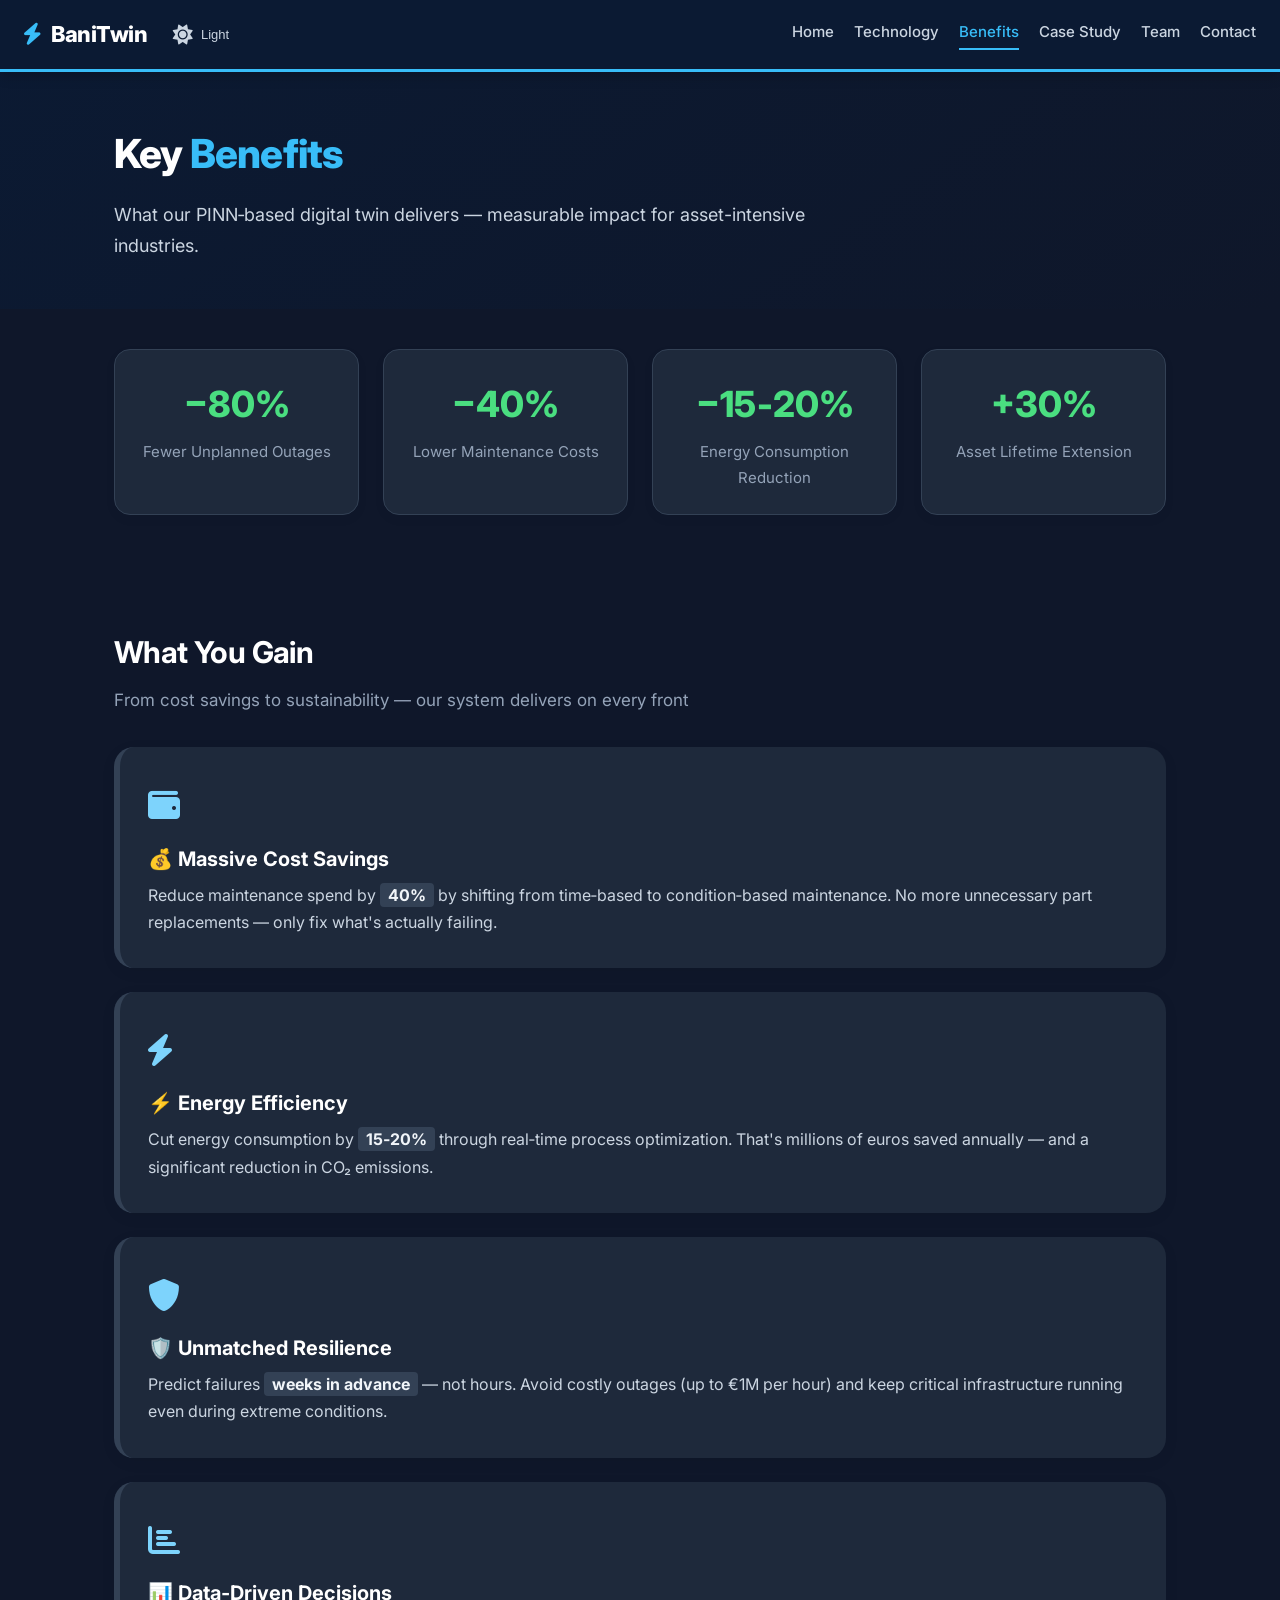
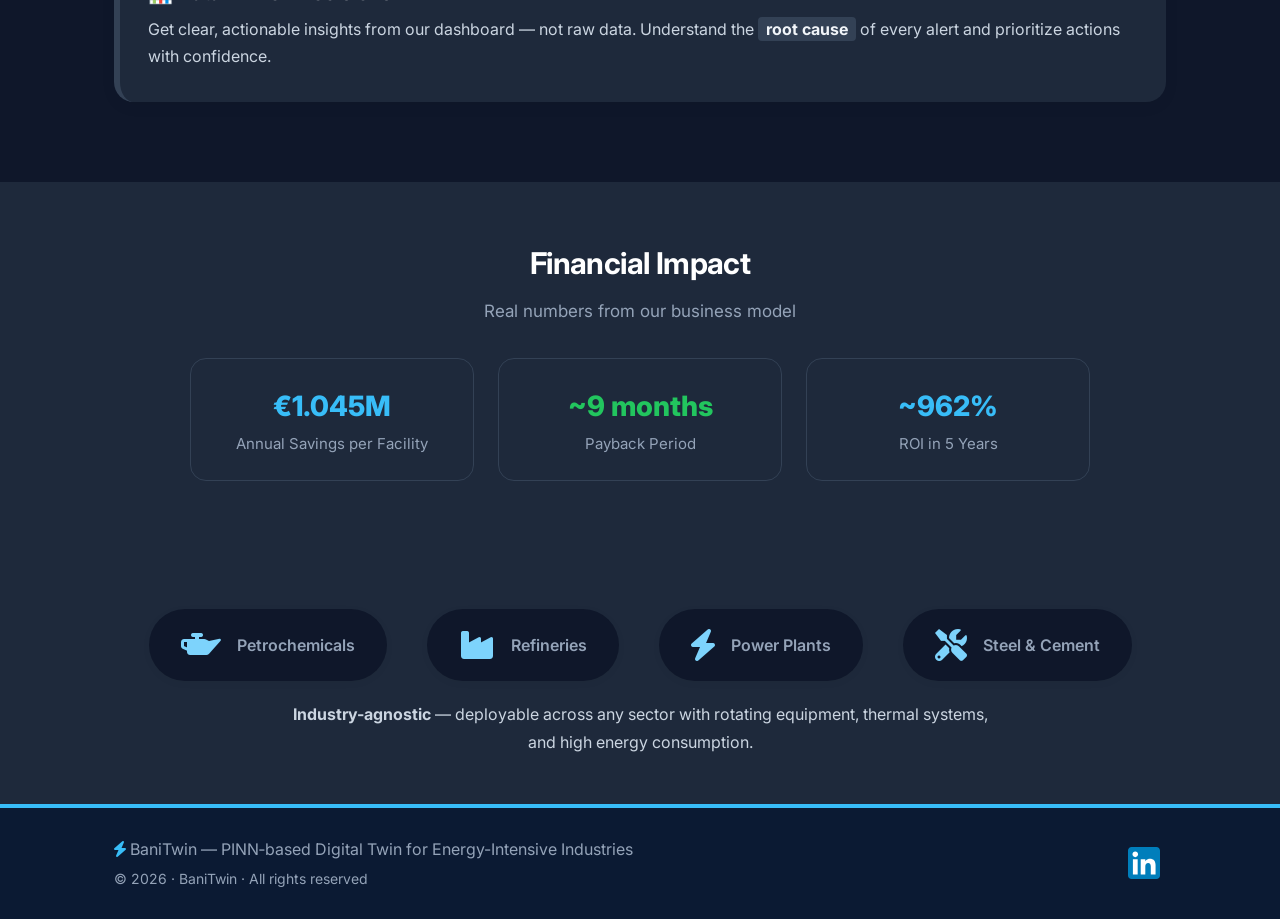
==== commit 2f513fda: "Update benefits.html" ====
--- a/benefits.html
+++ b/benefits.html
@@ -260,6 +260,7 @@
         <a href="index.html">Home</a>
         <a href="technology.html">Technology</a>
         <a href="benefits.html" class="active">Benefits</a>
+        <a href="simulator.html">Case Study</a>
         <a href="team.html">Team</a>
         <a href="contact.html">Contact</a>
     </div>
--- a/dark-mode.css
+++ b/dark-mode.css
@@ -8,12 +8,12 @@
     color: #e2e8f0 !important;
 }
 
-/* ===== SECTION TITLE (h2.section-title) ===== */
+/* ===== SECTION TITLE ===== */
 body.dark-mode .section-title {
     color: #ffffff !important;
 }
 
-/* ===== SECTION SUBTITLE (p.section-sub) ===== */
+/* ===== SECTION SUBTITLE ===== */
 body.dark-mode .section-sub {
     color: #94a3b8 !important;
 }
@@ -42,7 +42,7 @@
     border-color: rgba(255, 255, 255, 0.06) !important;
 }
 
-/* ===== HERO CARD (صفحه اصلی) ===== */
+/* ===== HERO CARD ===== */
 body.dark-mode .hero-card {
     background: rgba(255, 255, 255, 0.04) !important;
     border-color: rgba(255, 255, 255, 0.06) !important;
@@ -60,31 +60,19 @@
     color: #ffffff !important;
 }
 
-/* ==============================================
-   ===== SLIDESHOW SECTION (مهم) =====
-   ============================================== */
-
-/* پس‌زمینه سکشن اسلایدشو */
+/* ===== SLIDESHOW ===== */
 body.dark-mode section[style*="padding: 40px 0; background: #f8fafc;"] {
     background: #0f172a !important;
 }
-
-/* عنوان How It Works در حالت دارک */
 body.dark-mode section[style*="padding: 40px 0; background: #f8fafc;"] .section-title {
     color: #ffffff !important;
 }
-
-/* زیرعنوان در حالت دارک */
 body.dark-mode section[style*="padding: 40px 0; background: #f8fafc;"] .section-sub {
     color: #94a3b8 !important;
 }
-
-/* باکس اسلایدر */
 body.dark-mode .swiper {
     box-shadow: 0 12px 28px rgba(0, 0, 0, 0.4) !important;
 }
-
-/* کپشن پایین اسلایدها */
 body.dark-mode .swiper-slide .slide-caption {
     background: #0b1a33 !important;
     color: #e2e8f0 !important;
@@ -92,14 +80,10 @@
 body.dark-mode .swiper-slide .slide-caption h4 {
     color: #e2e8f0 !important;
 }
-
-/* دکمه‌های قبلی/بعدی */
 body.dark-mode .swiper-button-next,
 body.dark-mode .swiper-button-prev {
     color: #38bdf8 !important;
 }
-
-/* نقطه‌های پایین اسلایدر */
 body.dark-mode .swiper-pagination-bullet {
     background: #475569 !important;
 }
@@ -135,7 +119,7 @@
     color: #ffffff !important;
 }
 
-/* ===== FEATURES (چهار ستون) ===== */
+/* ===== FEATURES ===== */
 body.dark-mode .features {
     background: #0f172a !important;
 }
@@ -215,6 +199,11 @@
     color: #38bdf8 !important;
 }
 
+/* ===== FOOTER NEW STYLES (برای لینکدین) ===== */
+body.dark-mode .linkedin-footer-link:hover {
+    background-color: rgba(255, 255, 255, 0.12) !important;
+}
+
 /* ===== TECHNOLOGY PAGE ===== */
 body.dark-mode section[style*="background:#f1f5f9"] {
     background: #1e293b !important;
@@ -283,6 +272,12 @@
 body.dark-mode .img-caption {
     color: #94a3b8 !important;
 }
+body.dark-mode .pinn-description {
+    color: #cbd5e1 !important;
+}
+body.dark-mode .pinn-description strong {
+    color: #e2e8f0 !important;
+}
 
 /* ===== BENEFITS PAGE ===== */
 body.dark-mode .benefit-card {
@@ -324,14 +319,11 @@
 body.dark-mode section[style*="background:#f8fafc"] .section-sub {
     color: #94a3b8 !important;
 }
-body.dark-mode section[style*="background:#f8fafc"] .container div[style*="background:#fff"] {
-    background: #0f172a !important;
-    border-color: #334155 !important;
-}
-body.dark-mode section[style*="background:#f8fafc"] .container div[style*="background:#fff"] div {
-    color: #f1f5f9 !important;
-}
-body.dark-mode section[style*="background:#f8fafc"] .container div[style*="background:#fff"] div[style*="color:#475569"] {
+body.dark-mode .financial-box {
+    background: #1e293b !important;
+    border-color: #334155 !important;
+}
+body.dark-mode .financial-box .label {
     color: #94a3b8 !important;
 }
 
@@ -372,6 +364,9 @@
 body.dark-mode div[style*="background:#f1f5f9"] span[style*="background:#fff"] {
     background: #0f172a !important;
     color: #e2e8f0 !important;
+}
+body.dark-mode .team-intro {
+    color: #cbd5e1 !important;
 }
 
 /* ===== CONTACT PAGE ===== */
